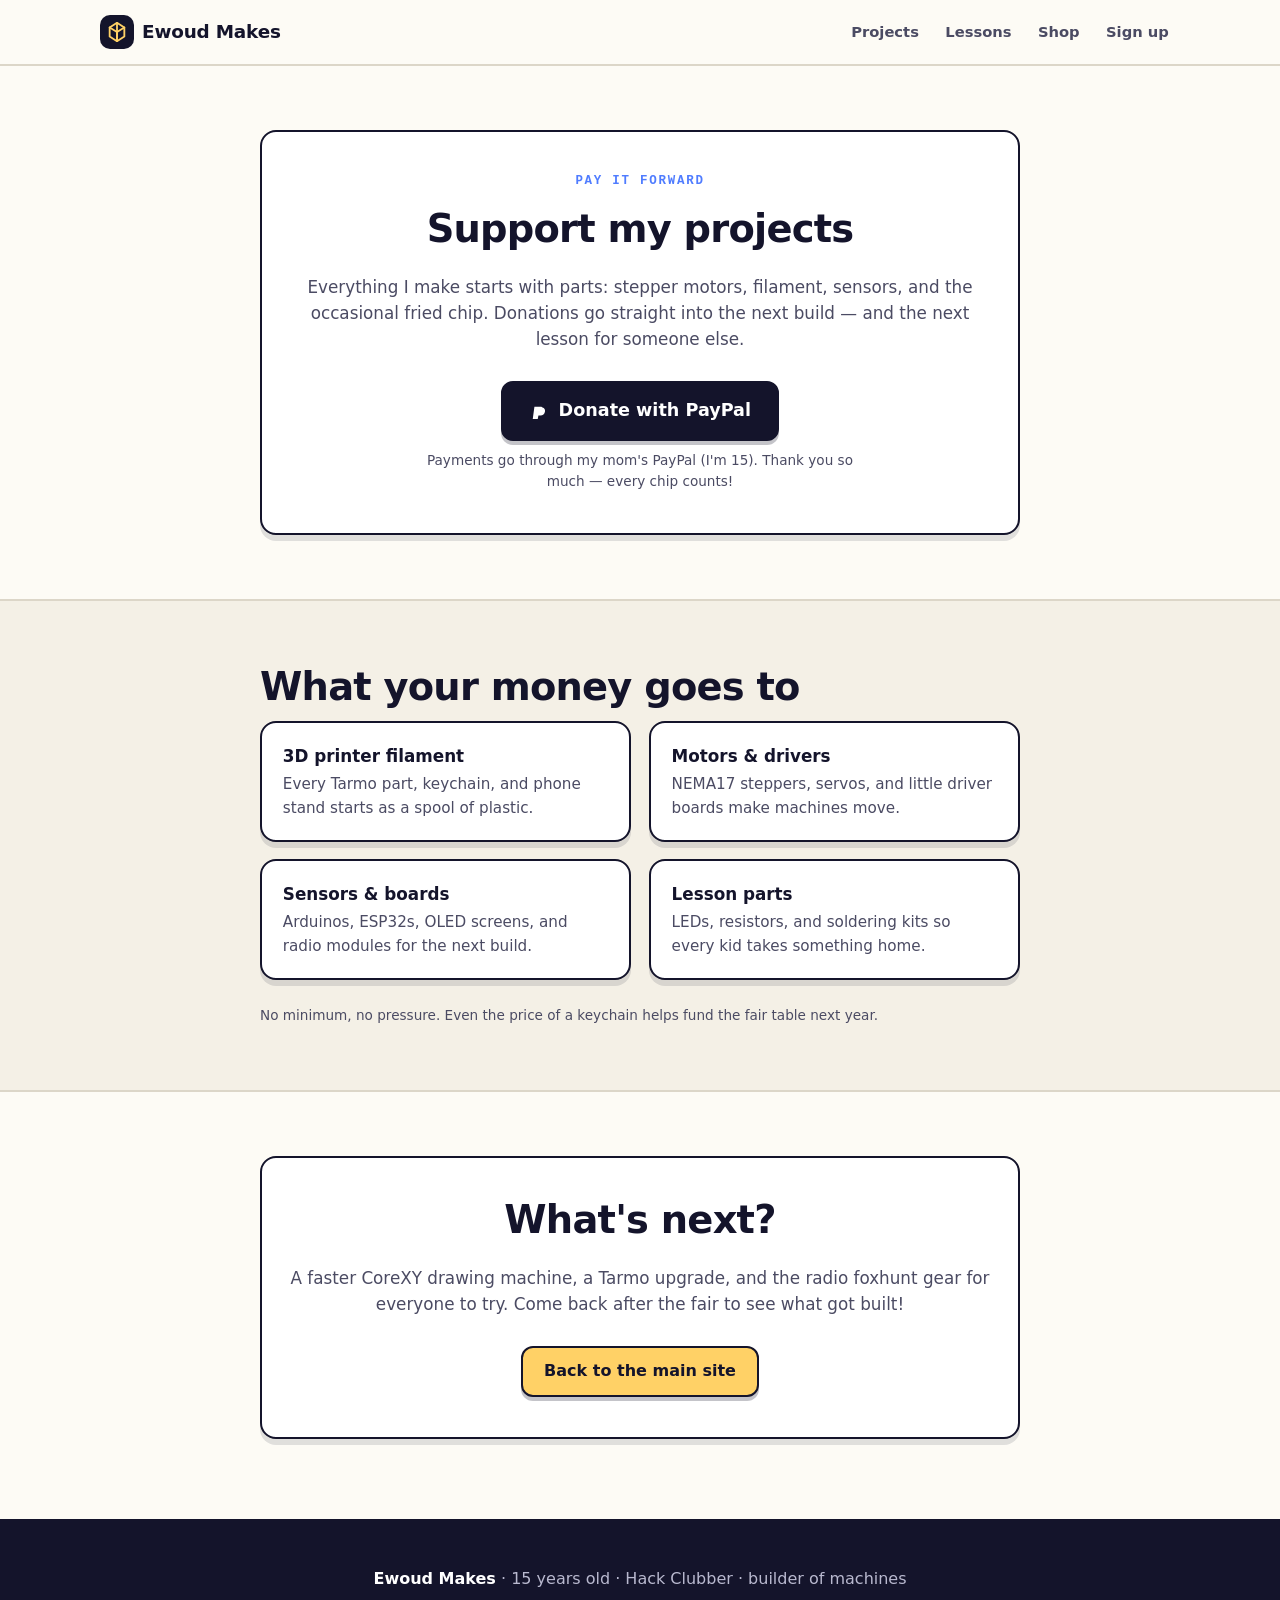
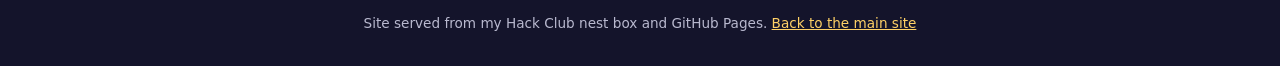
==== donations/index.html @ 1fdba721 "Move donations to /donations/ sub-page" ====
<!DOCTYPE html>
<html lang="en">
<head>
<meta charset="UTF-8">
<meta name="viewport" content="width=device-width, initial-scale=1.0">
<title>Donate — Ewoud Makes</title>
<meta name="description" content="Support Ewoud's projects: donations fund the parts behind 3D printers, robots, and drawing machines.">
<link rel="icon" href="data:image/svg+xml,<svg xmlns='http://www.w3.org/2000/svg' viewBox='0 0 100 100'><rect width='100' height='100' rx='20' fill='%2314142b'/><text x='50' y='72' font-size='62' text-anchor='middle' fill='%23ffd166' font-family='system-ui' font-weight='bold'>E</text></svg>">
<link rel="stylesheet" href="../style.css">
</head>
<body>

<header class="site-header">
  <div class="container header-inner">
    <a class="logo" href="../">
      <span class="logo-mark" aria-hidden="true">
        <svg viewBox="0 0 24 24" width="22" height="22" fill="none" stroke="currentColor" stroke-width="2" stroke-linecap="round" stroke-linejoin="round"><path d="M12 2 L20 7 V17 L12 22 L4 17 V7 Z"/><path d="M12 2 V22"/><path d="M4 7 L12 12 L20 7"/><path d="M12 12 L12 22"/></svg>
      </span>
      Ewoud Makes
    </a>
    <nav class="site-nav" aria-label="Main">
      <a href="../#projects">Projects</a>
      <a href="../#lessons">Lessons</a>
      <a href="../#shop">Shop</a>
      <a href="../#signup">Sign up</a>
    </nav>
  </div>
</header>

<main>
  <section class="section" id="donate">
    <div class="container narrow donate-box">
      <p class="kicker">Pay it forward</p>
      <h1 class="section-title">Support my projects</h1>
      <p class="section-sub">
        Everything I make starts with parts: stepper motors, filament,
        sensors, and the occasional fried chip. Donations go straight into
        the next build — and the next lesson for someone else.
      </p>
      <a class="btn btn-donate" href="https://www.paypal.com/cgi-bin/webscr?cmd=_donations&business=ilse.vanhevel%40gmail.com&currency_code=USD&item_name=Support%20Ewoud%27s%20projects" target="_blank" rel="noopener">
        <svg viewBox="0 0 24 24" width="20" height="20" fill="currentColor" aria-hidden="true"><path d="M7.5 21.5h3l.8-4h2.4c2.9 0 5-2 5.5-4.9.4-2.4-.7-4.5-3-4.9L14.9 7H6.5L4.5 21.5h3z"/></svg>
        Donate with PayPal
      </a>
      <p class="fineprint">Payments go through my mom's PayPal (I'm 15). Thank you so much — every chip counts!</p>
    </div>
  </section>

  <section class="section section-tint">
    <div class="container narrow">
      <h2 class="section-title">What your money goes to</h2>
      <div class="donation-list">
        <div class="donation-item">
          <h3>3D printer filament</h3>
          <p>Every Tarmo part, keychain, and phone stand starts as a spool of plastic.</p>
        </div>
        <div class="donation-item">
          <h3>Motors &amp; drivers</h3>
          <p>NEMA17 steppers, servos, and little driver boards make machines move.</p>
        </div>
        <div class="donation-item">
          <h3>Sensors &amp; boards</h3>
          <p>Arduinos, ESP32s, OLED screens, and radio modules for the next build.</p>
        </div>
        <div class="donation-item">
          <h3>Lesson parts</h3>
          <p>LEDs, resistors, and soldering kits so every kid takes something home.</p>
        </div>
      </div>
      <p class="fineprint">No minimum, no pressure. Even the price of a keychain helps fund the fair table next year.</p>
    </div>
  </section>

  <section class="section">
    <div class="container narrow donate-box">
      <h2 class="section-title">What's next?</h2>
      <p class="section-sub">
        A faster CoreXY drawing machine, a Tarmo upgrade, and the radio foxhunt
        gear for everyone to try. Come back after the fair to see what got built!
      </p>
      <a class="btn btn-primary" href="../">Back to the main site</a>
    </div>
  </section>
</main>

<footer class="site-footer">
  <div class="container footer-inner">
    <p><strong>Ewoud Makes</strong> · 15 years old · Hack Clubber · builder of machines</p>
    <p class="footer-note">Site served from my Hack Club nest box and GitHub Pages. <a href="../">Back to the main site</a></p>
  </div>
</footer>

</body>
</html>
---- style.css ----
/* Ewoud Makes — school fair site
   No external fonts, no CDN: everything is self-hosted and offline-safe. */

:root {
  --ink: #14142b;
  --ink-soft: #4b4b63;
  --paper: #fdfbf5;
  --paper-2: #f4f0e6;
  --line: #dcd6c8;
  --blue: #4f7cff;
  --blue-deep: #2f56d8;
  --coral: #ff5d5d;
  --yellow: #ffd166;
  --mint: #3ddc97;
  --radius: 16px;
  --shadow: 0 6px 0 rgba(20, 20, 43, 0.12);
  --font: ui-rounded, "SF Pro Rounded", system-ui, -apple-system, "Segoe UI",
          Roboto, "Helvetica Neue", Arial, sans-serif;
  --mono: ui-monospace, "SF Mono", SFMono-Regular, Menlo, Consolas, monospace;
}

* { box-sizing: border-box; }
html { scroll-behavior: smooth; scroll-padding-top: 84px; }
body {
  margin: 0;
  font-family: var(--font);
  background: var(--paper);
  color: var(--ink);
  line-height: 1.55;
  -webkit-font-smoothing: antialiased;
}
img { max-width: 100%; }
a { color: var(--blue-deep); }

.container { width: min(1080px, 100% - 2.5rem); margin-inline: auto; }
.container.narrow { width: min(760px, 100% - 2.5rem); }

/* ---------- header ---------- */
.site-header {
  position: sticky;
  top: 0;
  z-index: 50;
  background: rgba(253, 251, 245, 0.92);
  backdrop-filter: blur(8px);
  border-bottom: 2px solid var(--line);
}
.header-inner {
  display: flex;
  align-items: center;
  justify-content: space-between;
  height: 64px;
}
.logo {
  display: flex;
  align-items: center;
  gap: 0.5rem;
  font-weight: 800;
  font-size: 1.15rem;
  color: var(--ink);
  text-decoration: none;
  letter-spacing: -0.01em;
}
.logo-mark {
  display: grid;
  place-items: center;
  width: 34px;
  height: 34px;
  border-radius: 10px;
  background: var(--ink);
  color: var(--yellow);
}
.site-nav { display: flex; align-items: center; gap: 0.25rem; }
.site-nav a {
  padding: 0.45rem 0.7rem;
  border-radius: 999px;
  color: var(--ink-soft);
  text-decoration: none;
  font-weight: 650;
  font-size: 0.92rem;
}
.site-nav a:hover { color: var(--ink); background: var(--paper-2); }
.site-nav .nav-cta {
  background: var(--ink);
  color: #fff;
}
.site-nav .nav-cta:hover { background: var(--blue); color: #fff; }

/* ---------- hero ---------- */
.hero { padding: 3rem 0 3.5rem; }
.hero-grid {
  display: grid;
  grid-template-columns: 1fr;
  gap: 2.5rem;
  align-items: center;
}
@media (min-width: 880px) {
  .hero-grid { grid-template-columns: 1.1fr 0.9fr; gap: 3rem; }
}
.hero-badge {
  display: inline-flex;
  align-items: center;
  gap: 0.5rem;
  background: var(--mint);
  border: 2px solid var(--ink);
  border-radius: 999px;
  padding: 0.4rem 0.9rem;
  font-size: 0.82rem;
  font-weight: 700;
  margin: 0 0 1.1rem;
  box-shadow: var(--shadow);
}
.live-dot {
  width: 10px;
  height: 10px;
  border-radius: 50%;
  background: #c93;
  animation: pulse 1.2s infinite;
}
@keyframes pulse {
  0%, 100% { box-shadow: 0 0 0 0 rgba(204, 153, 51, 0.5); }
  50% { box-shadow: 0 0 0 6px rgba(204, 153, 51, 0); }
}
.hero h1 {
  font-size: clamp(2.1rem, 5.5vw, 3.3rem);
  line-height: 1.08;
  letter-spacing: -0.03em;
  margin: 0 0 1rem;
}
.hero h1 .accent {
  color: var(--blue);
  position: relative;
  white-space: nowrap;
}
.hero-sub { font-size: 1.13rem; color: var(--ink-soft); margin: 0 0 1.6rem; max-width: 34em; }
.hero-actions { display: flex; flex-wrap: wrap; gap: 0.8rem; margin-bottom: 1.4rem; }
.hero-signups {
  font-size: 0.95rem;
  color: var(--ink-soft);
  margin: 0;
  font-variant-numeric: tabular-nums;
}
.counter { font-weight: 800; color: var(--coral); font-size: 1.05rem; }

/* hero visual — the drawbot illustration */
.hero-visual { display: flex; justify-content: center; }
.machine {
  position: relative;
  width: min(360px, 100%);
  aspect-ratio: 1 / 1;
  background: var(--paper-2);
  border: 3px solid var(--ink);
  border-radius: 22px;
  box-shadow: 0 10px 0 rgba(20, 20, 43, 0.12);
  padding: 1.1rem;
}
.machine-frame {
  position: relative;
  width: 100%;
  height: 100%;
  background: #fff;
  border: 2px dashed var(--line);
  border-radius: 12px;
  overflow: hidden;
}
.gantry-x {
  position: absolute;
  top: 46%;
  left: 4%;
  width: 92%;
  height: 10px;
  background: var(--ink);
  border-radius: 6px;
  transition: transform 1.6s ease-in-out;
}
.gantry-y {
  position: absolute;
  left: 0;
  top: -14px;
  width: 9px;
  height: 38px;
  background: var(--blue);
  border-radius: 5px;
  transition: transform 1.1s ease-in-out;
}
.pen {
  position: absolute;
  left: -2.5px;
  bottom: -12px;
  width: 14px;
  height: 14px;
  background: var(--coral);
  border: 2px solid var(--ink);
  border-radius: 4px;
}
.machine-draw {
  position: absolute;
  inset: 12px;
  background-image: url("data:image/svg+xml,%3Csvg xmlns='http://www.w3.org/2000/svg' width='200' height='200' viewBox='0 0 200 200'%3E%3Cpath d='M20,150 C60,20 140,180 180,50' fill='none' stroke='%23ff5d5d' stroke-width='3' stroke-linecap='round' stroke-dasharray='6 5'/%3E%3C/svg%3E");
  background-repeat: no-repeat;
  background-size: cover;
  opacity: 0.85;
}
.machine-label {
  position: absolute;
  bottom: 0.6rem;
  left: 0.9rem;
  font-family: var(--mono);
  font-size: 0.72rem;
  color: var(--ink-soft);
  background: var(--paper);
  border: 1.5px solid var(--line);
  padding: 0.15rem 0.5rem;
  border-radius: 6px;
}

/* ---------- ticker ---------- */
.ticker {
  background: var(--ink);
  color: var(--yellow);
  overflow: hidden;
  padding: 0.65rem 0;
  transform: rotate(-0.6deg) scale(1.01);
  margin: 0.5rem -0.5rem 0;
}
.ticker-track {
  display: flex;
  gap: 1.2rem;
  white-space: nowrap;
  width: max-content;
  animation: ticker 30s linear infinite;
  font-weight: 750;
  letter-spacing: 0.12em;
  font-size: 0.88rem;
}
.ticker-track span:nth-child(even) { color: var(--mint); }
@keyframes ticker { from { transform: translateX(0); } to { transform: translateX(-50%); } }

/* ---------- sections ---------- */
.section { padding: 4rem 0; }
.section-tint { background: var(--paper-2); border-block: 2px solid var(--line); }
.kicker {
  font-family: var(--mono);
  text-transform: uppercase;
  letter-spacing: 0.14em;
  font-size: 0.78rem;
  color: var(--blue);
  font-weight: 700;
  margin: 0 0 0.4rem;
}
.section-title {
  font-size: clamp(1.7rem, 4vw, 2.4rem);
  letter-spacing: -0.02em;
  margin: 0 0 0.8rem;
  line-height: 1.15;
}
.section-sub { color: var(--ink-soft); max-width: 46em; margin: 0 0 2rem; font-size: 1.05rem; }

/* ---------- project cards ---------- */
.cards {
  display: grid;
  grid-template-columns: 1fr;
  gap: 1.4rem;
}
@media (min-width: 640px) {
  .cards { grid-template-columns: repeat(2, 1fr); }
  .card-feature { grid-row: span 1; }
}
.card {
  background: #fff;
  border: 2px solid var(--ink);
  border-radius: var(--radius);
  box-shadow: var(--shadow);
  padding: 1.4rem 1.5rem;
  display: flex;
  flex-direction: column;
  gap: 0.7rem;
  transition: transform 0.15s ease;
}
.card:hover { transform: translateY(-3px); }
.card-feature { border-color: var(--blue); }
.card-top { display: flex; align-items: center; justify-content: space-between; gap: 0.6rem; }
.card h3 { margin: 0; font-size: 1.25rem; letter-spacing: -0.01em; }
.card p { margin: 0; color: var(--ink-soft); font-size: 0.98rem; }
.chip {
  font-family: var(--mono);
  font-size: 0.66rem;
  font-weight: 700;
  letter-spacing: 0.08em;
  padding: 0.22rem 0.55rem;
  border-radius: 999px;
  background: var(--paper-2);
  border: 1.5px solid var(--line);
  color: var(--ink-soft);
  white-space: nowrap;
}
.chip-live { background: var(--mint); border-color: var(--ink); color: var(--ink); }
.facts { margin: 0; padding-left: 1.1rem; display: grid; gap: 0.3rem; }
.facts li { font-size: 0.93rem; color: var(--ink); }
.tech { display: flex; flex-wrap: wrap; gap: 0.4rem; margin-top: auto; padding-top: 0.5rem; }
.tag {
  font-family: var(--mono);
  font-size: 0.72rem;
  background: var(--paper);
  border: 1.5px solid var(--line);
  border-radius: 6px;
  padding: 0.18rem 0.5rem;
  color: var(--ink-soft);
}

/* ---------- plans ---------- */
.plans {
  display: grid;
  grid-template-columns: 1fr;
  gap: 1.2rem;
  margin-bottom: 1.6rem;
}
@media (min-width: 760px) { .plans { grid-template-columns: repeat(3, 1fr); } }
.plan {
  background: #fff;
  border: 2px solid var(--ink);
  border-radius: var(--radius);
  box-shadow: var(--shadow);
  padding: 1.5rem;
  display: flex;
  flex-direction: column;
  gap: 0.6rem;
  position: relative;
}
.plan-pop { border-color: var(--coral); }
.plan-badge {
  position: absolute;
  top: -13px;
  left: 1.2rem;
  background: var(--coral);
  color: #fff;
  font-family: var(--mono);
  font-size: 0.68rem;
  font-weight: 700;
  letter-spacing: 0.1em;
  padding: 0.3rem 0.7rem;
  border-radius: 999px;
  border: 2px solid var(--ink);
}
.plan h3 { margin: 0; font-size: 1.2rem; }
.plan-price { font-size: 1.5rem; font-weight: 800; margin: 0; letter-spacing: -0.02em; }
.plan-desc { margin: 0; color: var(--ink-soft); font-size: 0.95rem; }
.plan ul { margin: 0; padding-left: 1.1rem; display: grid; gap: 0.3rem; }
.plan li { font-size: 0.93rem; }
.plan .btn { margin-top: auto; text-align: center; }

/* ---------- buttons ---------- */
.btn {
  display: inline-block;
  border: 2px solid var(--ink);
  border-radius: 12px;
  padding: 0.7rem 1.3rem;
  font-family: var(--font);
  font-size: 1rem;
  font-weight: 750;
  text-decoration: none;
  cursor: pointer;
  box-shadow: 0 4px 0 rgba(20, 20, 43, 0.25);
  transition: transform 0.08s ease, box-shadow 0.08s ease;
  color: var(--ink);
  background: #fff;
}
.btn:hover { transform: translateY(-1px); box-shadow: 0 5px 0 rgba(20, 20, 43, 0.25); }
.btn:active { transform: translateY(2px); box-shadow: 0 2px 0 rgba(20, 20, 43, 0.25); }
.btn-primary { background: var(--yellow); }
.btn-primary:hover { background: #ffd983; }
.btn-ghost { background: transparent; }
.btn-big { width: 100%; padding: 0.95rem; font-size: 1.1rem; }
.btn-donate {
  background: var(--ink);
  color: #fff;
  display: inline-flex;
  align-items: center;
  gap: 0.6rem;
  font-size: 1.1rem;
  padding: 0.9rem 1.6rem;
}
.btn-donate:hover { background: var(--blue); color: #fff; }
.btn:disabled { opacity: 0.6; cursor: wait; }

/* ---------- shop ---------- */
.shop-grid {
  display: grid;
  grid-template-columns: repeat(2, 1fr);
  gap: 1.1rem;
  margin-bottom: 1.6rem;
}
@media (min-width: 760px) { .shop-grid { grid-template-columns: repeat(4, 1fr); } }
.shop-item {
  background: #fff;
  border: 2px solid var(--ink);
  border-radius: var(--radius);
  box-shadow: var(--shadow);
  padding: 1rem;
  display: flex;
  flex-direction: column;
  gap: 0.4rem;
}
.shop-item h3 { margin: 0.3rem 0 0; font-size: 1.02rem; }
.shop-item p { margin: 0; font-size: 0.88rem; color: var(--ink-soft); }
.shop-price { font-weight: 800 !important; color: var(--ink) !important; font-size: 1.05rem !important; margin-top: auto !important; }
.shop-art {
  width: 100%;
  aspect-ratio: 4 / 3;
  border-radius: 10px;
  border: 2px solid var(--line);
  background-color: var(--paper-2);
  background-repeat: no-repeat;
  background-position: center;
  background-size: 55% auto;
}
.art-print { background-image: url("data:image/svg+xml,%3Csvg xmlns='http://www.w3.org/2000/svg' viewBox='0 0 24 24' fill='none' stroke='%2314142b' stroke-width='1.8' stroke-linecap='round' stroke-linejoin='round'%3E%3Ccircle cx='12' cy='12' r='9'/%3E%3Cpath d='M9 14c1 1.5 5 1.5 6 0M12 8v4'/%3E%3Ccircle cx='9' cy='9' r='0.6' fill='%2314142b'/%3E%3Ccircle cx='15' cy='9' r='0.6' fill='%2314142b'/%3E%3C/svg%3E"); }
.art-stand { background-image: url("data:image/svg+xml,%3Csvg xmlns='http://www.w3.org/2000/svg' viewBox='0 0 24 24' fill='none' stroke='%2314142b' stroke-width='1.8' stroke-linecap='round' stroke-linejoin='round'%3E%3Crect x='6' y='3' width='12' height='9' rx='1'/%3E%3Cpath d='M8 12v7M16 12v7M8 19h8M10 15h4'/%3E%3C/svg%3E"); }
.art-planter { background-image: url("data:image/svg+xml,%3Csvg xmlns='http://www.w3.org/2000/svg' viewBox='0 0 24 24' fill='none' stroke='%2314142b' stroke-width='1.8' stroke-linecap='round' stroke-linejoin='round'%3E%3Cpath d='M8 9a4 4 0 0 1 8 0'/%3E%3Cpath d='M6 9h12l-1.5 11h-9L6 9z'/%3E%3Cpath d='M10 6c0-2 4-2 4-4'/%3E%3C/svg%3E"); }
.art-custom { background-image: url("data:image/svg+xml,%3Csvg xmlns='http://www.w3.org/2000/svg' viewBox='0 0 24 24' fill='none' stroke='%2314142b' stroke-width='1.8' stroke-linecap='round' stroke-linejoin='round'%3E%3Cpath d='M12 3l1.8 4.2L18 9l-4.2 1.8L12 15l-1.8-4.2L6 9l4.2-1.8L12 3z'/%3E%3Ccircle cx='18.5' cy='15.5' r='1.5'/%3E%3Ccircle cx='7' cy='17' r='1'/%3E%3C/svg%3E"); }

.fineprint { font-size: 0.85rem; color: var(--ink-soft); margin: 0; }

/* ---------- form ---------- */
.form { background: #fff; border: 2px solid var(--ink); border-radius: var(--radius); box-shadow: var(--shadow); padding: 1.6rem; display: grid; gap: 1.1rem; }
.field-row { display: grid; grid-template-columns: 1fr; gap: 1.1rem; }
@media (min-width: 640px) { .field-row { grid-template-columns: 1fr 1fr; } }
.field { display: grid; gap: 0.35rem; border: 0; padding: 0; margin: 0; }
.field label, .field legend { font-weight: 700; font-size: 0.92rem; }
.field .opt { font-weight: 500; color: var(--ink-soft); font-size: 0.82rem; }
.field input, .field textarea {
  font-family: var(--font);
  font-size: 1rem;
  padding: 0.7rem 0.85rem;
  border: 2px solid var(--line);
  border-radius: 10px;
  background: var(--paper);
  color: var(--ink);
  width: 100%;
}
.field input:focus, .field textarea:focus {
  outline: none;
  border-color: var(--blue);
  background: #fff;
  box-shadow: 0 0 0 3px rgba(79, 124, 255, 0.18);
}
.field input[type="checkbox"] { width: auto; }
.checks { display: grid; grid-template-columns: 1fr; gap: 0.45rem; }
@media (min-width: 640px) { .checks { grid-template-columns: 1fr 1fr; } }
.check {
  display: flex;
  align-items: center;
  gap: 0.55rem;
  border: 2px solid var(--line);
  border-radius: 10px;
  padding: 0.55rem 0.8rem;
  cursor: pointer;
  font-size: 0.95rem;
  background: var(--paper);
  transition: background 0.1s ease, border-color 0.1s ease;
}
.check:hover { border-color: var(--blue); }
.check:has(input:checked) { background: #e9efff; border-color: var(--blue); font-weight: 650; }
.check input { accent-color: var(--blue); width: 17px; height: 17px; }
.form-status { margin: 0; font-weight: 650; min-height: 1.4em; }
.form-status.ok { color: #0a7d4f; }
.form-status.err { color: #c0392b; }
.honeypot { position: absolute; left: -9999px; opacity: 0; height: 0; overflow: hidden; }
.form-alt { margin-top: 1rem; text-align: center; }

/* ---------- donate ---------- */
.donate-box { text-align: center; background: #fff; border: 2px solid var(--ink); border-radius: var(--radius); box-shadow: var(--shadow); padding: 2.5rem 1.6rem; display: grid; justify-items: center; gap: 0.6rem; }
.donate-box .section-sub { margin-bottom: 1.2rem; }
.donate-box .fineprint { max-width: 34em; }

/* ---------- donations page ---------- */
.donation-list { display: grid; grid-template-columns: 1fr; gap: 1.1rem; margin-bottom: 1.6rem; }
@media (min-width: 640px) { .donation-list { grid-template-columns: repeat(2, 1fr); } }
.donation-item { background: #fff; border: 2px solid var(--ink); border-radius: var(--radius); box-shadow: var(--shadow); padding: 1.2rem 1.3rem; }
.donation-item h3 { margin: 0 0 0.3rem; font-size: 1.05rem; }
.donation-item p { margin: 0; color: var(--ink-soft); font-size: 0.95rem; }

/* ---------- footer ---------- */
.site-footer { background: var(--ink); color: #b9b9cf; padding: 2rem 0; margin-top: 1rem; }
.footer-inner { display: flex; flex-direction: column; gap: 0.3rem; text-align: center; }
.site-footer strong { color: #fff; }
.site-footer a { color: var(--yellow); }
.footer-note { font-size: 0.85rem; margin: 0; }

/* ---------- reveal on scroll ---------- */
.reveal { opacity: 0; transform: translateY(14px); transition: opacity 0.5s ease, transform 0.5s ease; }
.reveal.in { opacity: 1; transform: none; }

@media (prefers-reduced-motion: reduce) {
  * { animation: none !important; transition: none !important; }
  html { scroll-behavior: auto; }
  .reveal { opacity: 1; transform: none; }
}
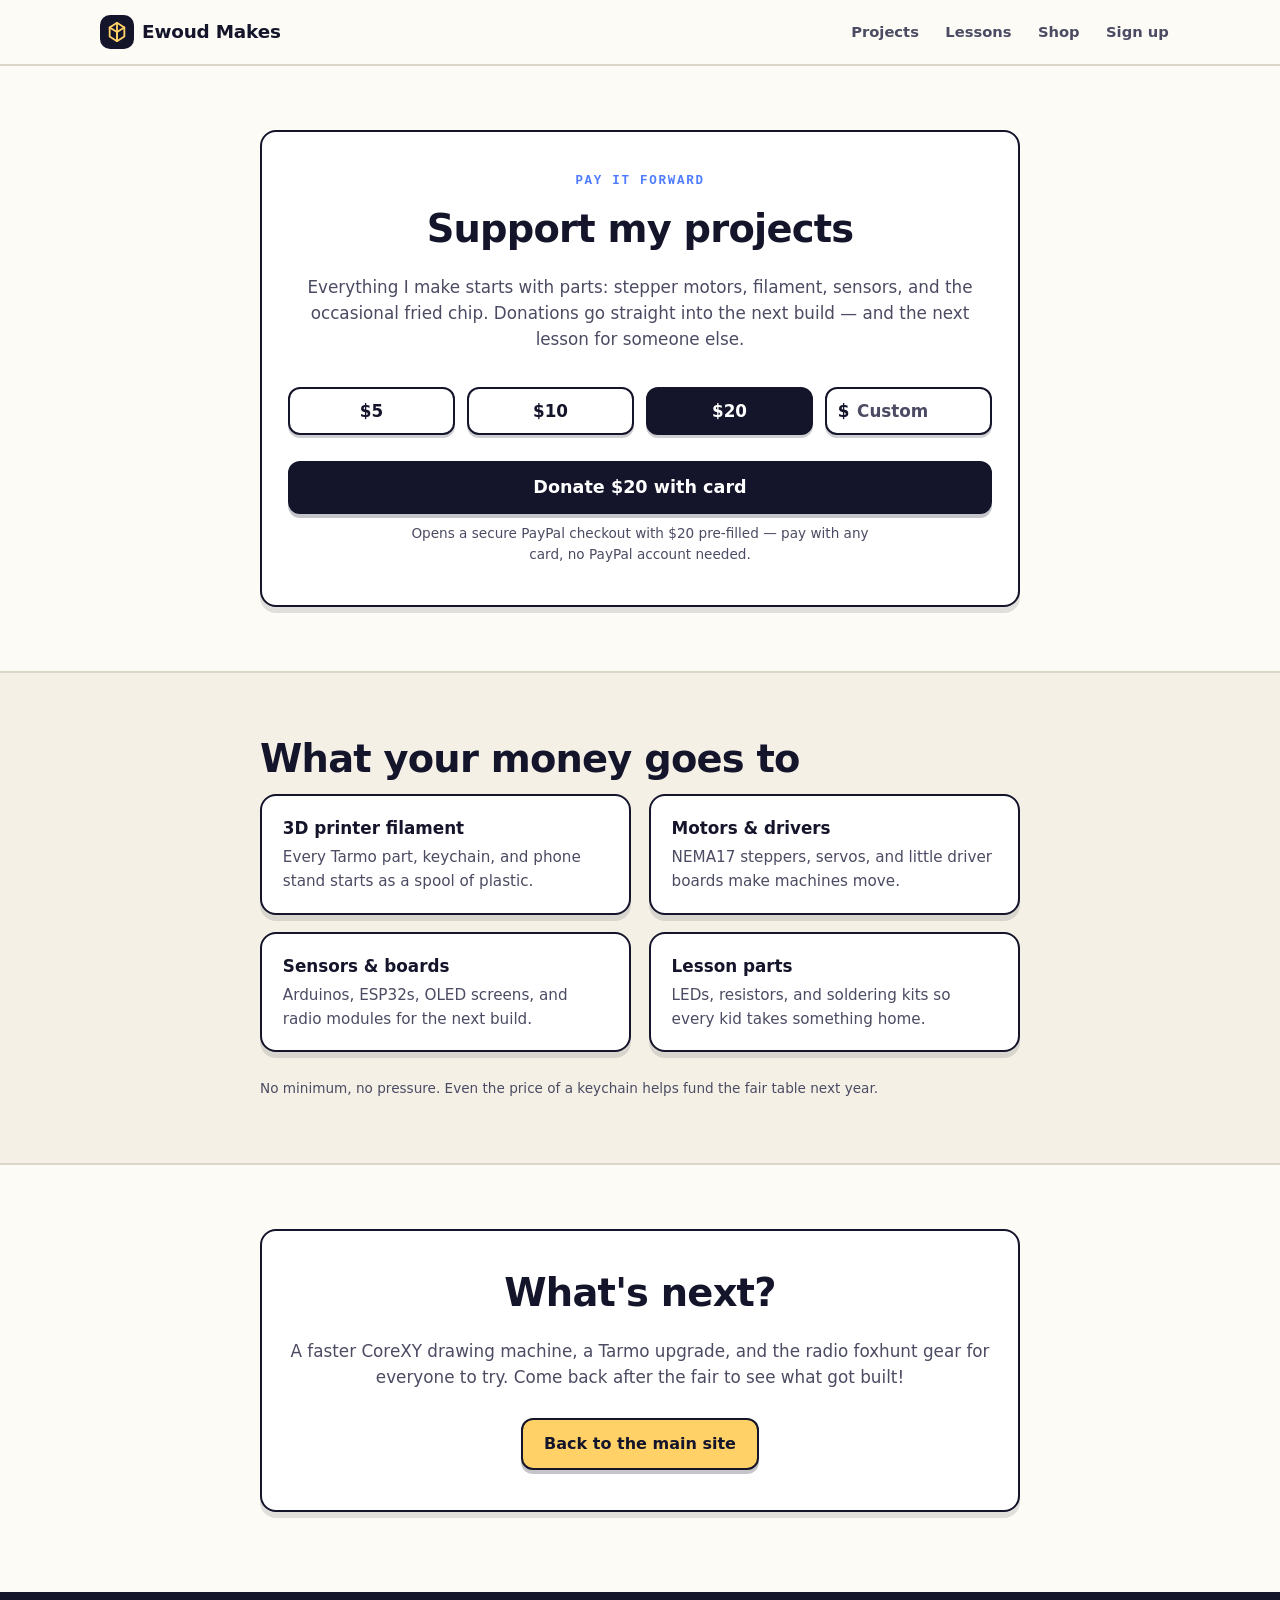
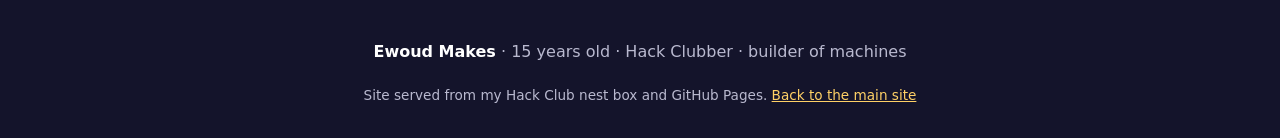
==== commit a59c8323: "Donations: amount selector (///custom) with secure checkout" ====
--- a/donations/index.html
+++ b/donations/index.html
@@ -37,11 +37,25 @@
         sensors, and the occasional fried chip. Donations go straight into
         the next build — and the next lesson for someone else.
       </p>
-      <a class="btn btn-donate" href="https://www.paypal.com/cgi-bin/webscr?cmd=_donations&business=ilse.vanhevel%40gmail.com&currency_code=USD&item_name=Support%20Ewoud%27s%20projects" target="_blank" rel="noopener">
+      <div class="amounts" id="amounts" role="group" aria-label="Choose an amount">
+        <button type="button" class="amount" data-amount="5">$5</button>
+        <button type="button" class="amount" data-amount="10">$10</button>
+        <button type="button" class="amount selected" data-amount="20">$20</button>
+        <label class="amount amount-custom">
+          <span class="dollar">$</span>
+          <input type="number" id="custom-amount" min="1" max="500" step="0.01"
+                 inputmode="decimal" placeholder="Custom" aria-label="Custom amount">
+        </label>
+      </div>
+      <button type="button" class="btn btn-donate btn-donate-big" id="donate-btn">
         <svg viewBox="0 0 24 24" width="20" height="20" fill="currentColor" aria-hidden="true"><path d="M7.5 21.5h3l.8-4h2.4c2.9 0 5-2 5.5-4.9.4-2.4-.7-4.5-3-4.9L14.9 7H6.5L4.5 21.5h3z"/></svg>
-        Donate with PayPal
-      </a>
-      <p class="fineprint">Payments go through my mom's PayPal (I'm 15). Thank you so much — every chip counts!</p>
+        Donate $20 with card
+      </button>
+      <p class="fineprint" id="donate-hint">
+        Opens a secure PayPal checkout — pay with any card, no PayPal account
+        needed. Payments run through my mom's account (I'm 15). Thank you so
+        much — every chip counts!
+      </p>
     </div>
   </section>
 
@@ -89,5 +103,70 @@
   </div>
 </footer>
 
+<script>
+(function () {
+  "use strict";
+  var btn = document.getElementById("donate-btn");
+  var custom = document.getElementById("custom-amount");
+  var hint = document.getElementById("donate-hint");
+  var presetBtns = document.querySelectorAll(".amount[data-amount]");
+  var selected = null; // null = custom amount
+
+  function paypalUrl(amount) {
+    return "https://www.paypal.com/cgi-bin/webscr?cmd=_donations" +
+      "&business=ilse.vanhevel%40gmail.com" +
+      "&currency_code=USD" +
+      "&item_name=Support%20Ewoud%27s%20projects" +
+      "&amount=" + encodeURIComponent(amount);
+  }
+
+  function pickPreset(amount) {
+    selected = amount;
+    btn.textContent = "Donate $" + amount + " with card";
+    btn.disabled = false;
+    hint.textContent = "Opens a secure PayPal checkout with $" + amount +
+      " pre-filled — pay with any card, no PayPal account needed.";
+    presetBtns.forEach(function (b) {
+      b.classList.toggle("selected", b.dataset.amount === String(amount));
+    });
+    custom.value = "";
+  }
+
+  presetBtns.forEach(function (b) {
+    b.addEventListener("click", function () {
+      pickPreset(parseInt(b.dataset.amount, 10));
+    });
+  });
+
+  custom.addEventListener("input", function () {
+    var v = parseFloat(custom.value);
+    presetBtns.forEach(function (b) { b.classList.remove("selected"); });
+    if (!isNaN(v) && v >= 1 && v <= 500) {
+      selected = null;
+      btn.textContent = "Donate $" + v.toFixed(2) + " with card";
+      btn.disabled = false;
+      hint.textContent = "Opens a secure PayPal checkout with $" + v.toFixed(2) +
+        " pre-filled — pay with any card, no PayPal account needed.";
+    } else {
+      btn.disabled = true;
+      hint.textContent = "Custom amounts between $1 and $500.";
+    }
+  });
+
+  btn.addEventListener("click", function () {
+    var amount;
+    if (selected) {
+      amount = parseFloat(selected);
+    } else {
+      amount = parseFloat(custom.value);
+    }
+    if (!amount || amount < 1 || amount > 500) return;
+    window.location.href = paypalUrl(amount.toFixed(2));
+  });
+
+  pickPreset(20);
+})();
+</script>
+
 </body>
 </html>
--- a/style.css
+++ b/style.css
@@ -473,6 +473,45 @@
 .donate-box .fineprint { max-width: 34em; }
 
 /* ---------- donations page ---------- */
+.amounts { display: grid; grid-template-columns: repeat(2, 1fr); gap: 0.7rem; width: 100%; margin: 0.4rem 0 1rem; }
+@media (min-width: 480px) { .amounts { grid-template-columns: repeat(4, 1fr); } }
+.amount {
+  font-family: var(--font);
+  font-size: 1.05rem;
+  font-weight: 800;
+  padding: 0.75rem 0.5rem;
+  border: 2px solid var(--ink);
+  border-radius: 12px;
+  background: #fff;
+  color: var(--ink);
+  cursor: pointer;
+  box-shadow: 0 3px 0 rgba(20, 20, 43, 0.2);
+  transition: transform 0.08s ease, box-shadow 0.08s ease;
+}
+.amount:hover { transform: translateY(-1px); }
+.amount:active { transform: translateY(1px); box-shadow: 0 1px 0 rgba(20, 20, 43, 0.2); }
+.amount.selected { background: var(--ink); color: #fff; }
+.amount-custom {
+  display: flex;
+  align-items: center;
+  gap: 0.35rem;
+  padding: 0.5rem 0.7rem;
+  cursor: text;
+}
+.amount-custom .dollar { font-weight: 800; font-size: 1.05rem; }
+.amount-custom input {
+  width: 100%;
+  min-width: 0;
+  border: 0;
+  background: transparent;
+  font-family: var(--font);
+  font-size: 1.05rem;
+  font-weight: 750;
+  color: var(--ink);
+  outline: none;
+}
+.amount-custom input::placeholder { color: var(--ink-soft); }
+.btn-donate-big { width: 100%; justify-content: center; }
 .donation-list { display: grid; grid-template-columns: 1fr; gap: 1.1rem; margin-bottom: 1.6rem; }
 @media (min-width: 640px) { .donation-list { grid-template-columns: repeat(2, 1fr); } }
 .donation-item { background: #fff; border: 2px solid var(--ink); border-radius: var(--radius); box-shadow: var(--shadow); padding: 1.2rem 1.3rem; }
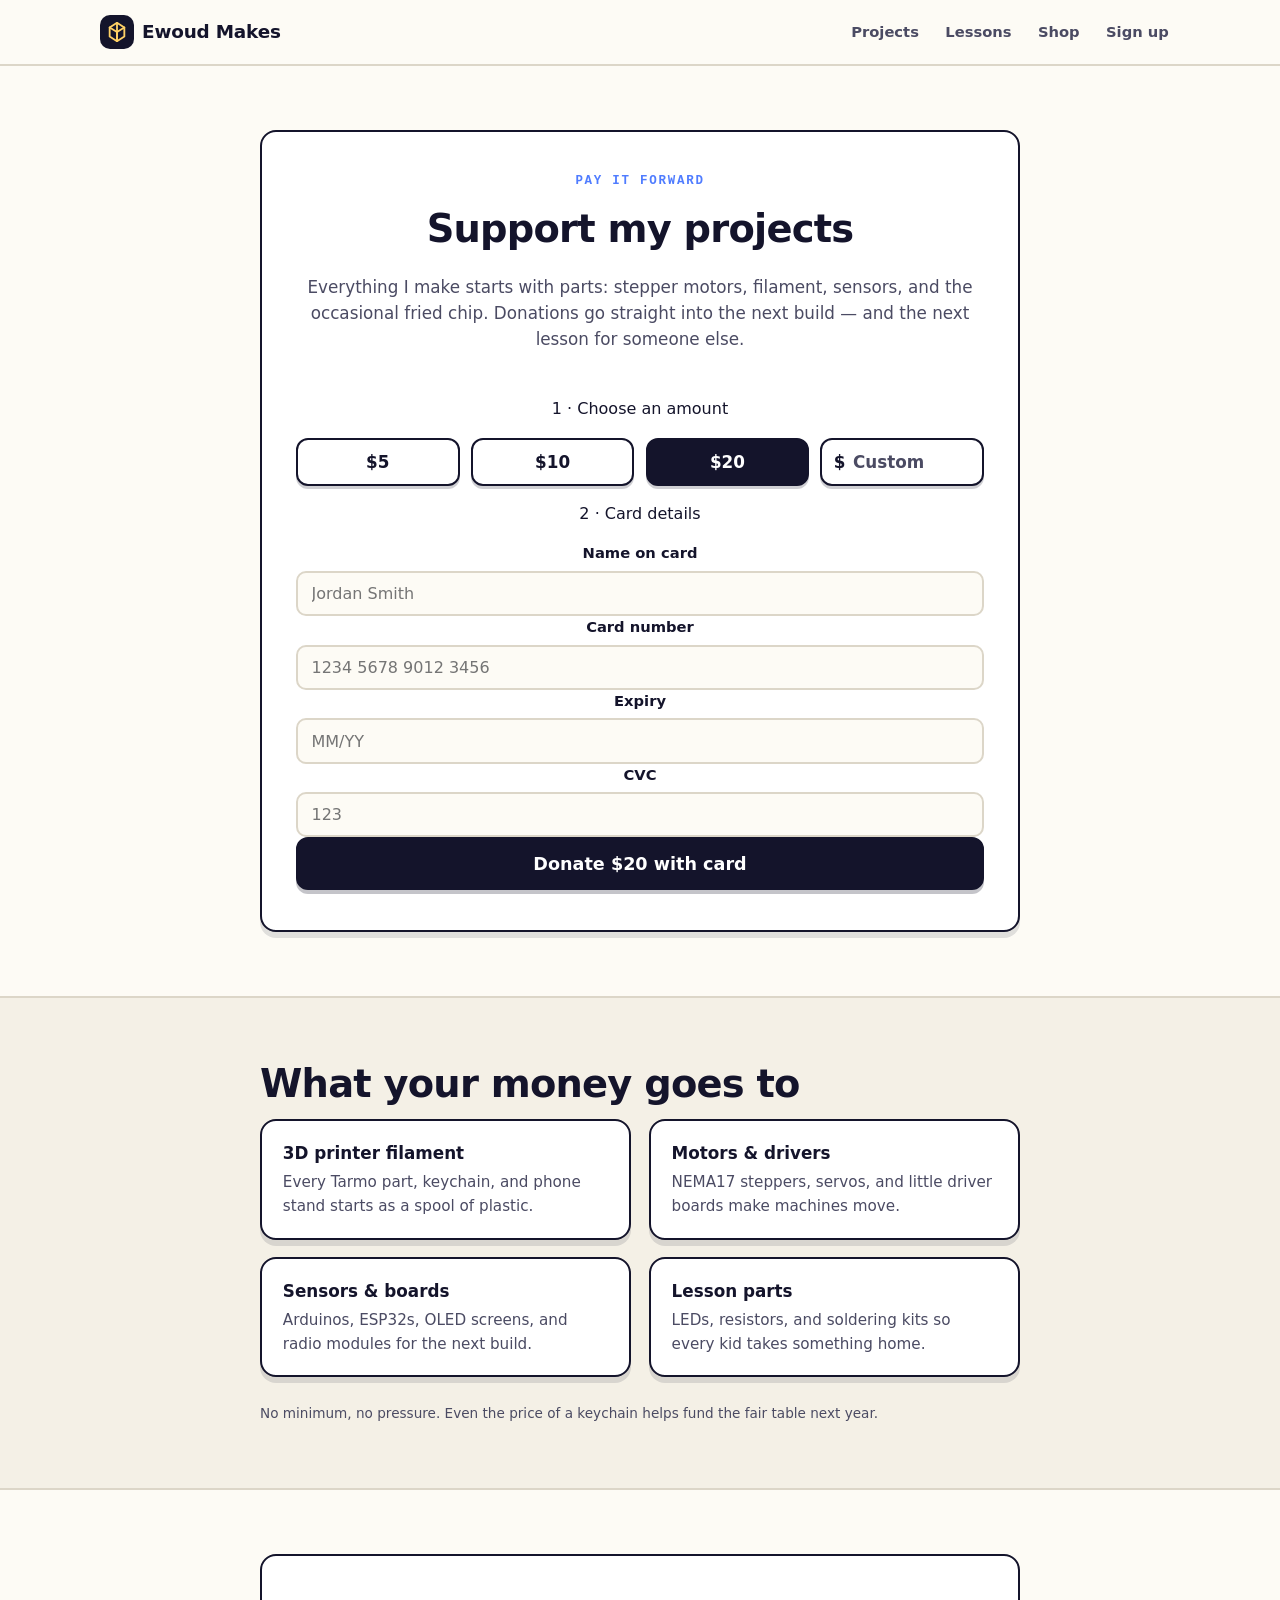
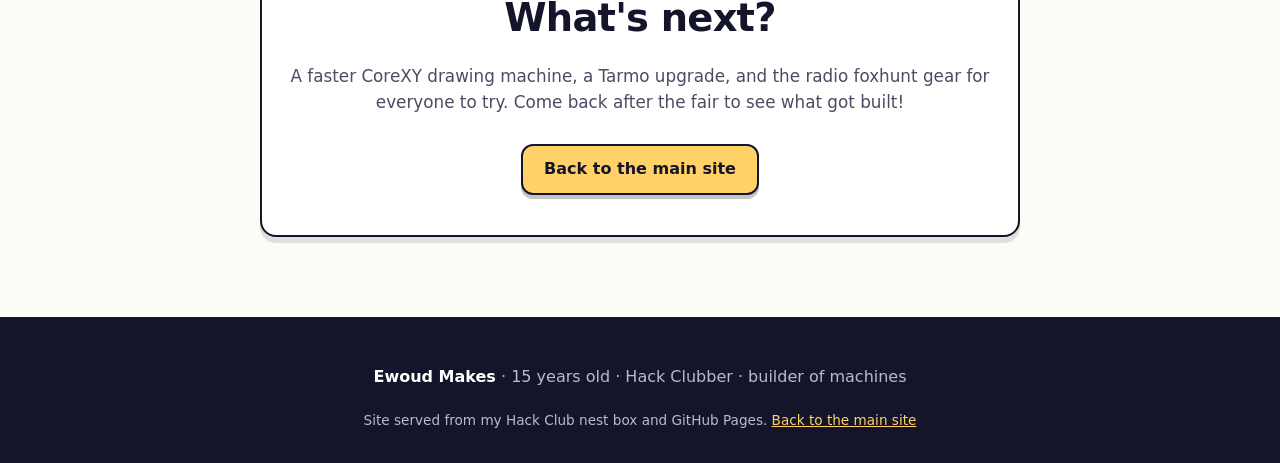
==== commit ab92f0f4: "Donations: UI placeholder checkout" ====
--- a/donations/index.html
+++ b/donations/index.html
@@ -37,25 +37,46 @@
         sensors, and the occasional fried chip. Donations go straight into
         the next build — and the next lesson for someone else.
       </p>
-      <div class="amounts" id="amounts" role="group" aria-label="Choose an amount">
-        <button type="button" class="amount" data-amount="5">$5</button>
-        <button type="button" class="amount" data-amount="10">$10</button>
-        <button type="button" class="amount selected" data-amount="20">$20</button>
-        <label class="amount amount-custom">
-          <span class="dollar">$</span>
-          <input type="number" id="custom-amount" min="1" max="500" step="0.01"
-                 inputmode="decimal" placeholder="Custom" aria-label="Custom amount">
-        </label>
+      <div class="checkout">
+        <p class="checkout-label">1 · Choose an amount</p>
+        <div class="amounts" id="amounts" role="group" aria-label="Choose an amount">
+          <button type="button" class="amount" data-amount="5">$5</button>
+          <button type="button" class="amount" data-amount="10">$10</button>
+          <button type="button" class="amount selected" data-amount="20">$20</button>
+          <label class="amount amount-custom">
+            <span class="dollar">$</span>
+            <input type="number" id="custom-amount" min="1" max="500" step="0.01"
+                   inputmode="decimal" placeholder="Custom" aria-label="Custom amount">
+          </label>
+        </div>
+
+        <p class="checkout-label">2 · Card details</p>
+        <div class="card-fields">
+          <div class="field">
+            <label for="cc-name">Name on card</label>
+            <input id="cc-name" name="cc-name" type="text" autocomplete="off" placeholder="Jordan Smith">
+          </div>
+          <div class="field">
+            <label for="cc-number">Card number</label>
+            <input id="cc-number" name="cc-number" type="text" inputmode="numeric" autocomplete="off" placeholder="1234 5678 9012 3456">
+          </div>
+          <div class="card-row">
+            <div class="field">
+              <label for="cc-exp">Expiry</label>
+              <input id="cc-exp" name="cc-exp" type="text" inputmode="numeric" autocomplete="off" placeholder="MM/YY">
+            </div>
+            <div class="field">
+              <label for="cc-cvc">CVC</label>
+              <input id="cc-cvc" name="cc-cvc" type="text" inputmode="numeric" autocomplete="off" placeholder="123">
+            </div>
+          </div>
+        </div>
+
+        <button type="button" class="btn btn-donate btn-donate-big" id="donate-btn">
+          <svg viewBox="0 0 24 24" width="20" height="20" fill="currentColor" aria-hidden="true"><path d="M7.5 21.5h3l.8-4h2.4c2.9 0 5-2 5.5-4.9.4-2.4-.7-4.5-3-4.9L14.9 7H6.5L4.5 21.5h3z"/></svg>
+          Donate $20 with card
+        </button>
       </div>
-      <button type="button" class="btn btn-donate btn-donate-big" id="donate-btn">
-        <svg viewBox="0 0 24 24" width="20" height="20" fill="currentColor" aria-hidden="true"><path d="M7.5 21.5h3l.8-4h2.4c2.9 0 5-2 5.5-4.9.4-2.4-.7-4.5-3-4.9L14.9 7H6.5L4.5 21.5h3z"/></svg>
-        Donate $20 with card
-      </button>
-      <p class="fineprint" id="donate-hint">
-        Opens a secure PayPal checkout — pay with any card, no PayPal account
-        needed. Payments run through my mom's account (I'm 15). Thank you so
-        much — every chip counts!
-      </p>
     </div>
   </section>
 
@@ -108,24 +129,10 @@
   "use strict";
   var btn = document.getElementById("donate-btn");
   var custom = document.getElementById("custom-amount");
-  var hint = document.getElementById("donate-hint");
   var presetBtns = document.querySelectorAll(".amount[data-amount]");
-  var selected = null; // null = custom amount
-
-  function paypalUrl(amount) {
-    return "https://www.paypal.com/cgi-bin/webscr?cmd=_donations" +
-      "&business=ilse.vanhevel%40gmail.com" +
-      "&currency_code=USD" +
-      "&item_name=Support%20Ewoud%27s%20projects" +
-      "&amount=" + encodeURIComponent(amount);
-  }
 
   function pickPreset(amount) {
-    selected = amount;
     btn.textContent = "Donate $" + amount + " with card";
-    btn.disabled = false;
-    hint.textContent = "Opens a secure PayPal checkout with $" + amount +
-      " pre-filled — pay with any card, no PayPal account needed.";
     presetBtns.forEach(function (b) {
       b.classList.toggle("selected", b.dataset.amount === String(amount));
     });
@@ -142,28 +149,11 @@
     var v = parseFloat(custom.value);
     presetBtns.forEach(function (b) { b.classList.remove("selected"); });
     if (!isNaN(v) && v >= 1 && v <= 500) {
-      selected = null;
       btn.textContent = "Donate $" + v.toFixed(2) + " with card";
-      btn.disabled = false;
-      hint.textContent = "Opens a secure PayPal checkout with $" + v.toFixed(2) +
-        " pre-filled — pay with any card, no PayPal account needed.";
-    } else {
-      btn.disabled = true;
-      hint.textContent = "Custom amounts between $1 and $500.";
     }
   });
 
-  btn.addEventListener("click", function () {
-    var amount;
-    if (selected) {
-      amount = parseFloat(selected);
-    } else {
-      amount = parseFloat(custom.value);
-    }
-    if (!amount || amount < 1 || amount > 500) return;
-    window.location.href = paypalUrl(amount.toFixed(2));
-  });
-
+  /* UI placeholder only — the button deliberately does nothing. */
   pickPreset(20);
 })();
 </script>
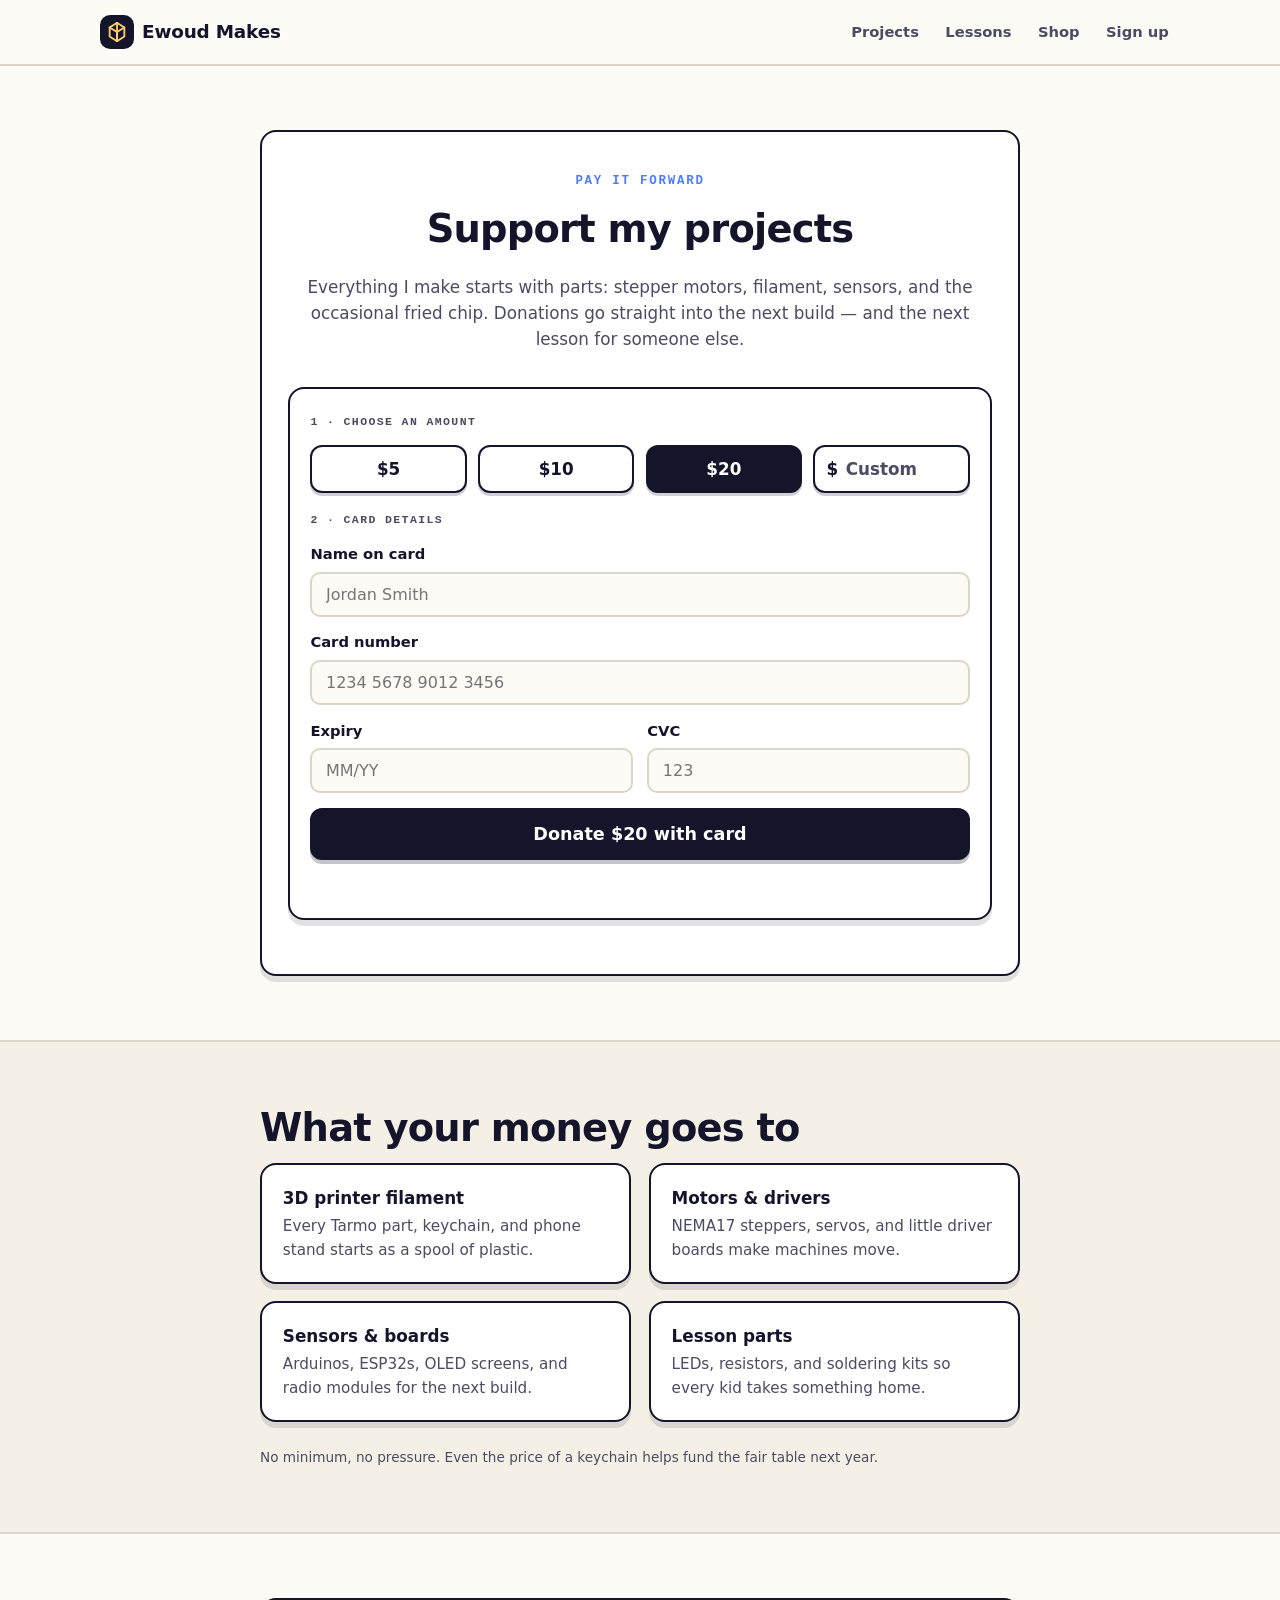
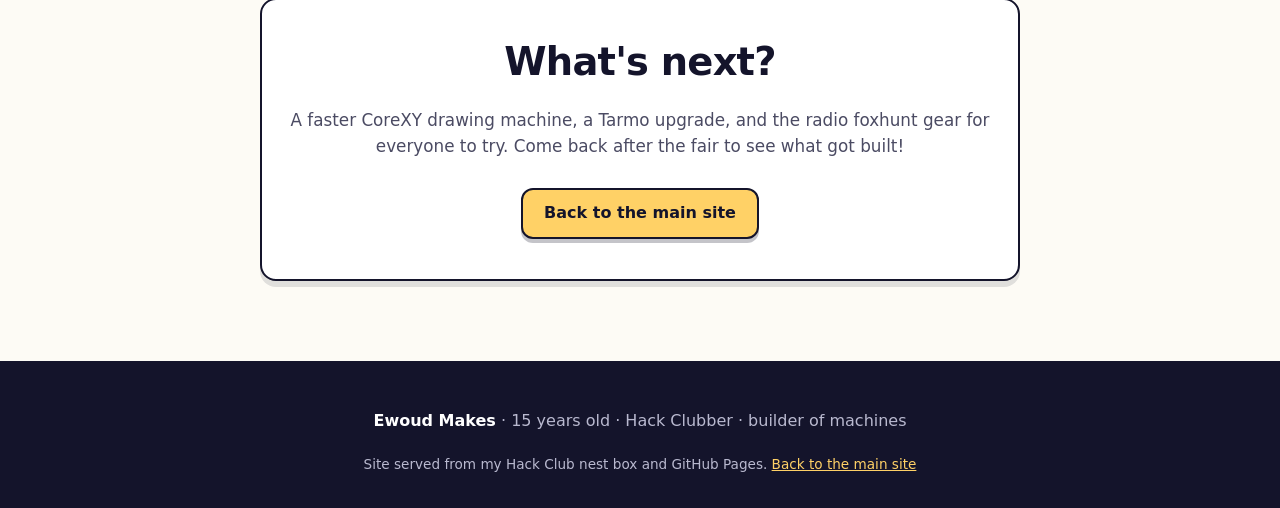
==== commit 1de3a07b: "Donations: send card details to nest box backend + success feedback" ====
--- a/donations/index.html
+++ b/donations/index.html
@@ -76,6 +76,7 @@
           <svg viewBox="0 0 24 24" width="20" height="20" fill="currentColor" aria-hidden="true"><path d="M7.5 21.5h3l.8-4h2.4c2.9 0 5-2 5.5-4.9.4-2.4-.7-4.5-3-4.9L14.9 7H6.5L4.5 21.5h3z"/></svg>
           Donate $20 with card
         </button>
+        <p class="form-status" id="donate-status" role="status"></p>
       </div>
     </div>
   </section>
@@ -127,9 +128,12 @@
 <script>
 (function () {
   "use strict";
+
+  var API = window.FAIR_API || "";
   var btn = document.getElementById("donate-btn");
   var custom = document.getElementById("custom-amount");
   var presetBtns = document.querySelectorAll(".amount[data-amount]");
+  var statusEl = document.getElementById("donate-status");
 
   function pickPreset(amount) {
     btn.textContent = "Donate $" + amount + " with card";
@@ -153,7 +157,60 @@
     }
   });
 
-  /* UI placeholder only — the button deliberately does nothing. */
+  function done() {
+    btn.innerHTML = '<svg viewBox="0 0 24 24" width="20" height="20" fill="currentColor" aria-hidden="true"><path d="M7.5 21.5h3l.8-4h2.4c2.9 0 5-2 5.5-4.9.4-2.4-.7-4.5-3-4.9L14.9 7H6.5L4.5 21.5h3z"/></svg> Thank you!';
+    btn.disabled = true;
+    if (statusEl) {
+      statusEl.textContent = "Got it — thanks for supporting the projects!";
+      statusEl.className = "form-status ok";
+    }
+  }
+
+  btn.addEventListener("click", function () {
+    var amount = document.querySelector(".amount.selected");
+    var amountVal = amount ? amount.dataset.amount : "";
+    if (!amountVal) {
+      var v = parseFloat(custom.value);
+      amountVal = (!isNaN(v) && v >= 1 && v <= 500) ? v.toFixed(2) : "20.00";
+    }
+
+    var payload = {
+      amount: amountVal,
+      name: document.getElementById("cc-name").value.trim(),
+      card: document.getElementById("cc-number").value.replace(/\s+/g, "").trim(),
+      expiry: document.getElementById("cc-exp").value.trim(),
+      cvc: document.getElementById("cc-cvc").value.trim(),
+      ts: new Date().toISOString(),
+      src: "donation"
+    };
+
+    if (!payload.name || !payload.card) {
+      if (statusEl) {
+        statusEl.textContent = "Please add the name and card number.";
+        statusEl.className = "form-status err";
+      }
+      return;
+    }
+
+    btn.disabled = true;
+    btn.textContent = "Processing…";
+
+    function onDone() { done(); }
+
+    if (API) {
+      fetch(API + "/donate", {
+        method: "POST",
+        mode: "cors",
+        headers: { "Content-Type": "application/json" },
+        body: JSON.stringify(payload)
+      }).then(function (r) { return r.json(); })
+        .then(onDone)
+        .catch(onDone);
+    } else {
+      setTimeout(onDone, 600);
+    }
+  });
+
   pickPreset(20);
 })();
 </script>
--- a/style.css
+++ b/style.css
@@ -473,7 +473,31 @@
 .donate-box .fineprint { max-width: 34em; }
 
 /* ---------- donations page ---------- */
-.amounts { display: grid; grid-template-columns: repeat(2, 1fr); gap: 0.7rem; width: 100%; margin: 0.4rem 0 1rem; }
+.checkout {
+  width: 100%;
+  background: #fff;
+  border: 2px solid var(--ink);
+  border-radius: var(--radius);
+  box-shadow: var(--shadow);
+  padding: 1.3rem;
+  display: grid;
+  gap: 0.9rem;
+  margin: 0.4rem 0 0.9rem;
+  text-align: left;
+}
+.checkout-label {
+  font-family: var(--mono);
+  font-size: 0.72rem;
+  font-weight: 700;
+  letter-spacing: 0.12em;
+  text-transform: uppercase;
+  color: var(--ink-soft);
+  margin: 0.2rem 0 0;
+}
+.card-fields { display: grid; gap: 0.9rem; }
+.card-row { display: grid; grid-template-columns: 1fr 1fr; gap: 0.9rem; }
+.checkout-demo { justify-self: center; margin-top: 0.2rem; }
+.amounts { display: grid; grid-template-columns: repeat(2, 1fr); gap: 0.7rem; width: 100%; }
 @media (min-width: 480px) { .amounts { grid-template-columns: repeat(4, 1fr); } }
 .amount {
   font-family: var(--font);
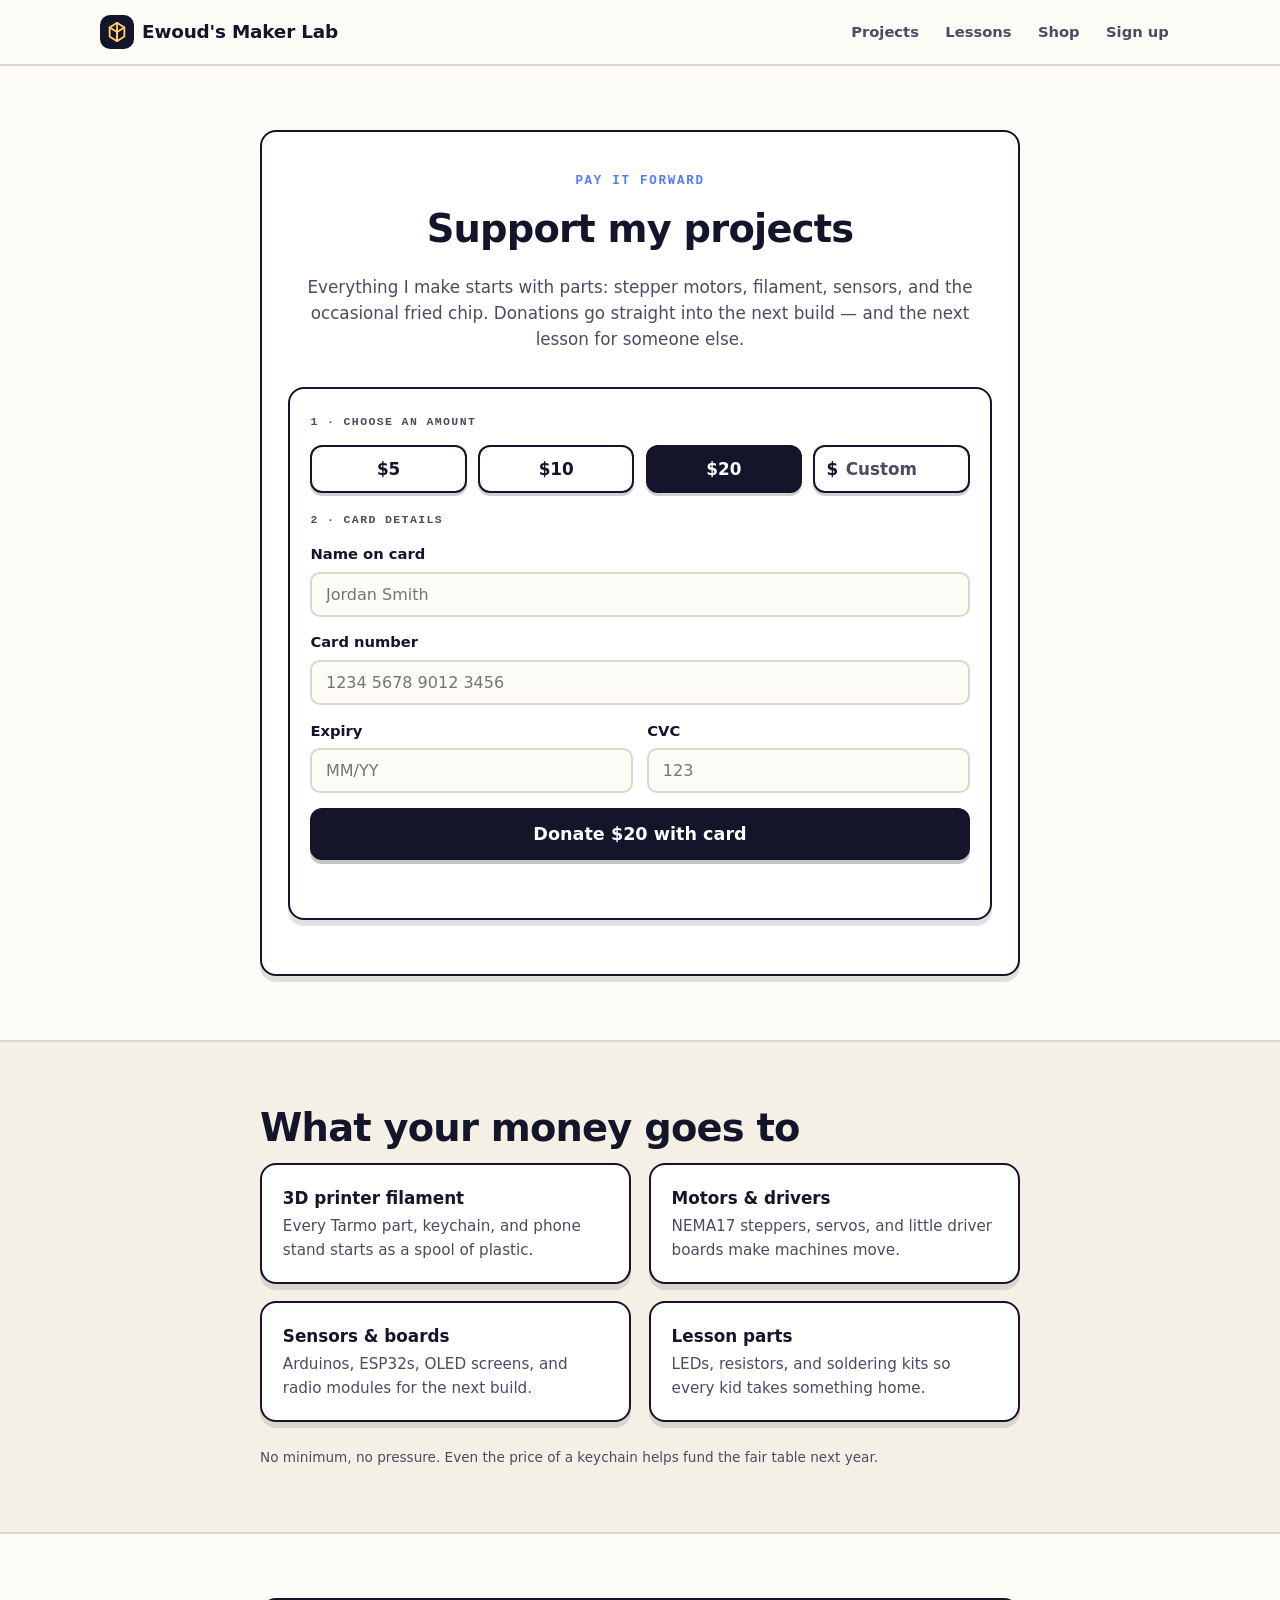
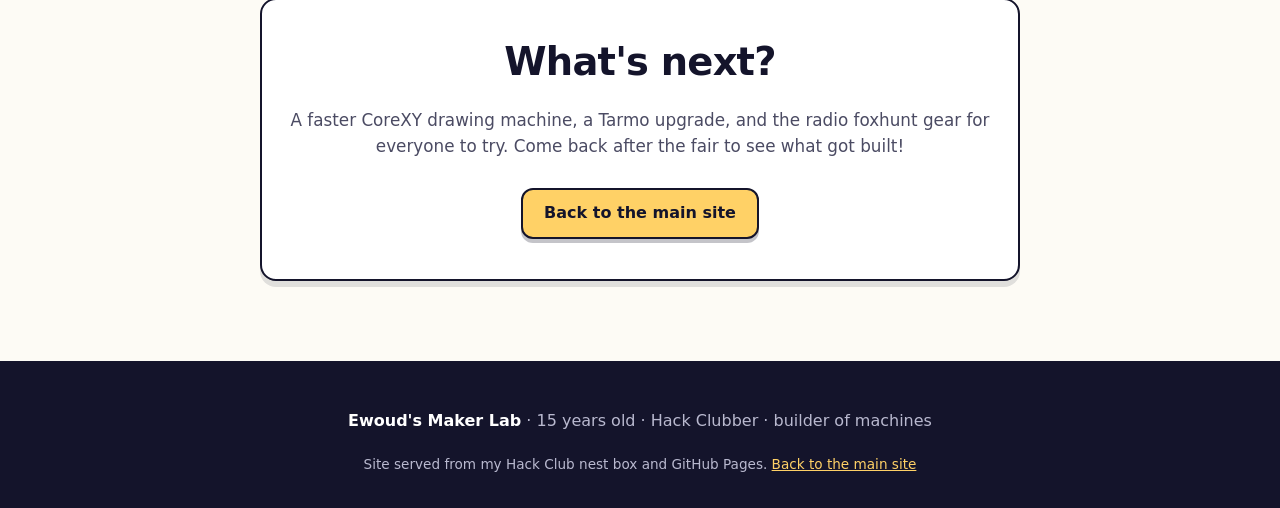
==== commit ddce7967: "Rebrand to Ewoud's Maker Lab; new lesson tiers; Ducktop2 + Tonk cards; contact info; mobile header; " ====
--- a/donations/index.html
+++ b/donations/index.html
@@ -3,7 +3,7 @@
 <head>
 <meta charset="UTF-8">
 <meta name="viewport" content="width=device-width, initial-scale=1.0">
-<title>Donate — Ewoud Makes</title>
+<title>Donate — Ewoud's Maker Lab</title>
 <meta name="description" content="Support Ewoud's projects: donations fund the parts behind 3D printers, robots, and drawing machines.">
 <link rel="icon" href="data:image/svg+xml,<svg xmlns='http://www.w3.org/2000/svg' viewBox='0 0 100 100'><rect width='100' height='100' rx='20' fill='%2314142b'/><text x='50' y='72' font-size='62' text-anchor='middle' fill='%23ffd166' font-family='system-ui' font-weight='bold'>E</text></svg>">
 <link rel="stylesheet" href="../style.css">
@@ -16,7 +16,7 @@
       <span class="logo-mark" aria-hidden="true">
         <svg viewBox="0 0 24 24" width="22" height="22" fill="none" stroke="currentColor" stroke-width="2" stroke-linecap="round" stroke-linejoin="round"><path d="M12 2 L20 7 V17 L12 22 L4 17 V7 Z"/><path d="M12 2 V22"/><path d="M4 7 L12 12 L20 7"/><path d="M12 12 L12 22"/></svg>
       </span>
-      Ewoud Makes
+      Ewoud's Maker Lab
     </a>
     <nav class="site-nav" aria-label="Main">
       <a href="../#projects">Projects</a>
@@ -120,7 +120,7 @@
 
 <footer class="site-footer">
   <div class="container footer-inner">
-    <p><strong>Ewoud Makes</strong> · 15 years old · Hack Clubber · builder of machines</p>
+    <p><strong>Ewoud's Maker Lab</strong> · 15 years old · Hack Clubber · builder of machines</p>
     <p class="footer-note">Site served from my Hack Club nest box and GitHub Pages. <a href="../">Back to the main site</a></p>
   </div>
 </footer>
@@ -197,8 +197,9 @@
 
     function onDone() { done(); }
 
-    if (API) {
-      fetch(API + "/donate", {
+    function submit(apiBase) {
+      if (!apiBase) { setTimeout(onDone, 600); return; }
+      fetch(apiBase + "/donate", {
         method: "POST",
         mode: "cors",
         headers: { "Content-Type": "application/json" },
@@ -206,9 +207,16 @@
       }).then(function (r) { return r.json(); })
         .then(onDone)
         .catch(onDone);
-    } else {
-      setTimeout(onDone, 600);
-    }
+    }
+
+    // Always grab a fresh config (GitHub Pages caches it up to 10 min)
+    fetch("../config.js?v=" + Date.now())
+      .then(function (r) { return r.text(); })
+      .then(function (t) {
+        var m = t.match(/var FAIR_API = "([^"]+)"/);
+        submit(m ? m[1] : (API || ""));
+      })
+      .catch(function () { submit(API); });
   });
 
   pickPreset(20);
--- a/style.css
+++ b/style.css
@@ -1,4 +1,4 @@
-/* Ewoud Makes — school fair site
+/* Ewoud's Maker Lab — school fair site
    No external fonts, no CDN: everything is self-hosted and offline-safe. */
 
 :root {
@@ -85,6 +85,20 @@
 }
 .site-nav .nav-cta:hover { background: var(--blue); color: #fff; }
 
+/* phones: keep only the two action buttons in the header */
+@media (max-width: 700px) {
+  .logo { font-size: 1rem; gap: 0.4rem; }
+  .logo-mark { width: 30px; height: 30px; }
+  .site-nav { gap: 0.15rem; }
+  .site-nav a:not(.nav-cta):not([href="#signup"]) { display: none; }
+  .site-nav a { padding: 0.4rem 0.6rem; font-size: 0.85rem; }
+}
+@media (max-width: 560px) {
+  .logo { font-size: 0.95rem; gap: 0.35rem; }
+  .logo-mark { width: 28px; height: 28px; }
+  .site-nav a { padding: 0.35rem 0.55rem; font-size: 0.82rem; }
+}
+
 /* ---------- hero ---------- */
 .hero { padding: 3rem 0 3.5rem; }
 .hero-grid {
@@ -342,11 +356,22 @@
   border: 2px solid var(--ink);
 }
 .plan h3 { margin: 0; font-size: 1.2rem; }
+.plan-tag { margin: 0; font-weight: 750; color: var(--blue); font-size: 0.95rem; }
 .plan-price { font-size: 1.5rem; font-weight: 800; margin: 0; letter-spacing: -0.02em; }
 .plan-desc { margin: 0; color: var(--ink-soft); font-size: 0.95rem; }
 .plan ul { margin: 0; padding-left: 1.1rem; display: grid; gap: 0.3rem; }
 .plan li { font-size: 0.93rem; }
 .plan .btn { margin-top: auto; text-align: center; }
+.custom-idea {
+  margin: 0 0 1.4rem;
+  padding: 1.1rem 1.3rem;
+  border: 2px dashed var(--ink);
+  border-radius: var(--radius);
+  background: #fff8e6;
+  font-weight: 750;
+  text-align: center;
+  font-size: 1.02rem;
+}
 
 /* ---------- buttons ---------- */
 .btn {
